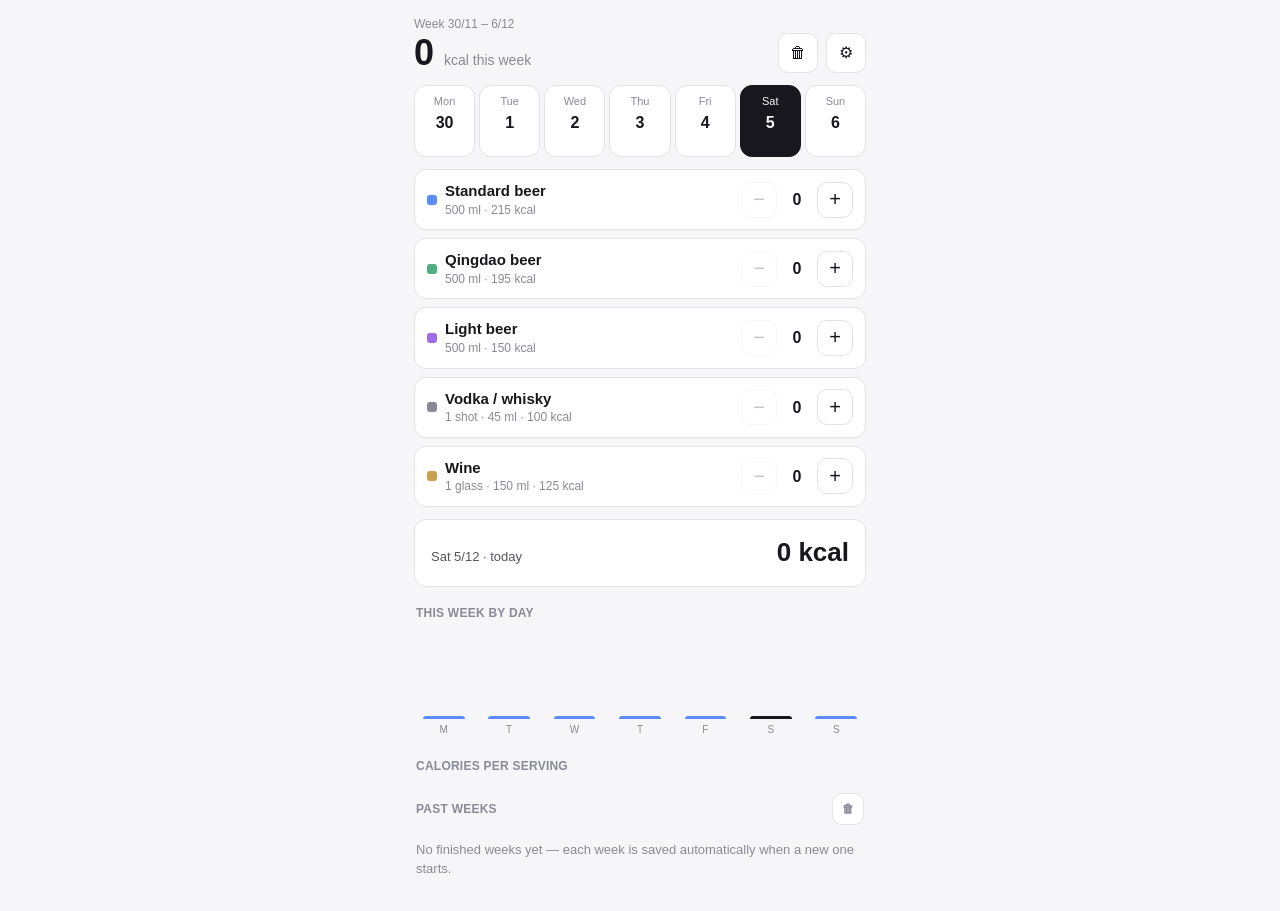
==== index.html @ 1c123173 "Add files via upload" ====
<!DOCTYPE html>
<html lang="en">
<head>
<meta charset="UTF-8">
<meta name="viewport" content="width=device-width, initial-scale=1, viewport-fit=cover">
<meta name="theme-color" content="#0b0b0f">
<title>Drink Calories</title>
<meta name="mobile-web-app-capable" content="yes">
<meta name="apple-mobile-web-app-capable" content="yes">
<meta name="apple-mobile-web-app-status-bar-style" content="black-translucent">
<link rel="manifest" href="manifest.json">
<link rel="icon" href="icon.svg" type="image/svg+xml">
<link rel="apple-touch-icon" href="icon.svg">
<style>
:root{
  --bg:#0b0b0f; --card:#17171d; --border:#2a2a33;
  --text:#f2f2f5; --text2:#b9b9c4; --text3:#8a8a96;
  --accent:#5b8cff;
  --c1:#5b8cff; --c2:#e5604d; --c3:#4caf7d; --c4:#9b6ee8; --c5:#8a8a96; --c6:#c9a04e;
}
@media (prefers-color-scheme: light){
  :root{
    --bg:#f6f6f8; --card:#ffffff; --border:#e2e2e8;
    --text:#17171d; --text2:#55555f; --text3:#8a8a96;
  }
}
*{box-sizing:border-box;-webkit-tap-highlight-color:transparent}
html,body{margin:0;padding:0}
body{
  background:var(--bg); color:var(--text);
  font-family:-apple-system,BlinkMacSystemFont,"Segoe UI",Roboto,"PingFang SC","Noto Sans SC",sans-serif;
  font-size:16px; line-height:1.45;
  max-width:480px; margin:0 auto; padding:16px 14px calc(24px + env(safe-area-inset-bottom));
}
button{font:inherit;color:inherit}
.num{font-variant-numeric:tabular-nums}
.hdr{display:flex;align-items:flex-end;justify-content:space-between;gap:8px;margin-bottom:12px}
.lbl{font-size:12px;color:var(--text3)}
.big{font-size:36px;font-weight:700;line-height:1.1}
.big small{font-size:14px;font-weight:400;color:var(--text3)}
.ibtn{width:40px;height:40px;border-radius:10px;border:1px solid var(--border);background:var(--card);display:flex;align-items:center;justify-content:center;cursor:pointer;flex-shrink:0}
.ibtn:active{transform:scale(.95)}
.days{display:flex;gap:4px;margin-bottom:12px}
.day{flex:1;display:flex;flex-direction:column;align-items:center;gap:1px;padding:8px 0;border:1px solid var(--border);border-radius:12px;background:var(--card);cursor:pointer}
.day .d{font-size:11px;color:var(--text3)}
.day .n{font-size:16px;font-weight:600}
.day .k{font-size:10px;color:var(--text3);min-height:13px}
.day.sel{background:var(--text);border-color:var(--text)}
.day.sel .d,.day.sel .n,.day.sel .k{color:var(--bg)}
.row{display:flex;align-items:center;gap:8px;padding:10px 12px;background:var(--card);border:1px solid var(--border);border-radius:12px;margin-bottom:8px}
.dot{width:10px;height:10px;border-radius:3px;flex-shrink:0}
.info{flex:1;min-width:0}
.name{font-size:15px;font-weight:600}
.serv{font-size:12px;color:var(--text3)}
.ctl{display:flex;align-items:center;gap:6px}
.cbtn{width:36px;height:36px;border-radius:10px;border:1px solid var(--border);background:transparent;display:flex;align-items:center;justify-content:center;font-size:20px;cursor:pointer;user-select:none}
.cbtn:active{background:var(--border)}
.cbtn:disabled{opacity:.25}
.cnt{width:28px;text-align:center;font-size:16px;font-weight:700}
.totalbar{display:flex;align-items:baseline;justify-content:space-between;padding:14px 16px;border-radius:12px;background:var(--card);border:1px solid var(--border);margin:12px 0}
.totalbar .t{font-size:13px;color:var(--text2)}
.totalbar .v{font-size:26px;font-weight:700}
.sec{font-size:12px;color:var(--text3);margin:18px 2px 8px;font-weight:600;letter-spacing:.02em}
.wk{display:flex;gap:6px;align-items:flex-end;height:110px;padding:2px 0}
.wkc{flex:1;display:flex;flex-direction:column;align-items:center;gap:4px;height:100%;justify-content:flex-end}
.bar{width:70%;border-radius:4px 4px 0 0;background:var(--accent)}
.wkc.today .bar{background:var(--text)}
.wkl{font-size:10px;color:var(--text3)}
.wkv{font-size:10px;color:var(--text2)}
#edit{display:none;margin-top:4px}
.edrow{display:flex;align-items:center;gap:8px;padding:8px 2px;font-size:14px;color:var(--text2)}
.edrow input{width:80px;padding:8px 10px;border:1px solid var(--border);border-radius:8px;background:var(--card);color:var(--text);font-size:15px;text-align:right}
.toast{position:fixed;left:50%;bottom:32px;transform:translateX(-50%) translateY(20px);background:var(--text);color:var(--bg);padding:8px 16px;border-radius:20px;font-size:13px;font-weight:600;opacity:0;transition:.2s;pointer-events:none}
.toast.show{opacity:1;transform:translateX(-50%) translateY(0)}
.hrow{display:flex;align-items:baseline;justify-content:space-between;gap:8px;padding:10px 2px;border-bottom:1px solid var(--border);font-size:14px}
.hrow:last-child{border-bottom:none}
.hr-l{color:var(--text2)}
.hr-v{font-weight:700;font-size:15px}
.hr-s{font-size:11px;color:var(--text3);display:block}
.hempty{font-size:13px;color:var(--text3);padding:8px 2px}
</style>
</head>
<body>

<div class="hdr">
  <div>
    <div class="lbl" id="wrange"></div>
    <div class="big num"><span id="wkTotal">0</span> <small>kcal this week</small></div>
  </div>
  <div style="display:flex;gap:8px">
    <button class="ibtn" id="clearDay" title="Clear day">&#128465;</button>
    <button class="ibtn" id="gearBtn" title="Edit calories">&#9881;</button>
  </div>
</div>

<div class="days" id="days"></div>
<div id="rows"></div>

<div class="totalbar">
  <span class="t" id="dayLbl"></span>
  <span class="v num"><span id="dayTotal">0</span> kcal</span>
</div>

<div class="sec">THIS WEEK BY DAY</div>
<div class="wk" id="wk"></div>

<div class="sec">CALORIES PER SERVING</div>
<div id="edit"></div>

<div class="sec" style="display:flex;justify-content:space-between;align-items:center">PAST WEEKS
  <button class="ibtn" id="clearHist" title="Clear history" style="width:32px;height:32px">&#128465;</button>
</div>
<div id="hist"></div>

<div class="toast" id="toast"></div>

<script>
(function(){
var CATS=[
 {n:"Standard beer", s:"500 ml",        k:215, c:"var(--c1)"},
 {n:"Qingdao beer",  s:"500 ml",        k:195, c:"var(--c3)"},
 {n:"Light beer",    s:"500 ml",        k:150, c:"var(--c4)"},
 {n:"Vodka / whisky",s:"1 shot · 45 ml",k:100, c:"var(--c5)"},
 {n:"Wine",          s:"1 glass · 150 ml",k:125,c:"var(--c6)"}
];
function monday(d){var x=new Date(d);x.setDate(x.getDate()-((x.getDay()+6)%7));x.setHours(0,0,0,0);return x}
var MON=monday(new Date());
function fmt(d){return d.getDate()+"/"+(d.getMonth()+1)}
document.getElementById('wrange').textContent="Week "+fmt(MON)+" – "+fmt(new Date(MON.getTime()+6*864e5));
var DAYS=[];for(var i=0;i<7;i++)DAYS.push(new Date(MON.getTime()+i*864e5));
var DN=["Mon","Tue","Wed","Thu","Fri","Sat","Sun"];
var KEY='alctrack.v1',state;
try{state=JSON.parse(localStorage.getItem(KEY))}catch(e){}
if(!state||!state.c||state.c.length!==7){state={c:[]};for(var i=0;i<7;i++)state.c.push([0,0,0,0,0])}
if(!state.k){state.k=CATS.map(function(c){return c.k})}
if(!state.hist){state.hist={}}
for(var i=0;i<7;i++){if(state.c[i]&&state.c[i].length===6){state.c[i].splice(1,1)}}
if(state.k.length===6){state.k.splice(1,1);save()}
for(var key in state.hist){var e=state.hist[key];
 if(e.drinks&&e.drinks.length===6){e.drinks.splice(1,1)}
 if(e.k&&e.k.length===6){e.k.splice(1,1)}}
var wkKey=MON.getFullYear()+'-'+String(MON.getMonth()+1).padStart(2,'0')+'-'+String(MON.getDate()).padStart(2,'0');
if(state.weekKey!==wkKey){
  if(state.weekKey){
    var hasAny=false,drinks=[0,0,0,0,0];
    for(var i=0;i<7;i++)for(var j=0;j<5;j++){drinks[j]+=state.c[i][j];if(state.c[i][j])hasAny=true}
    if(hasAny&&!state.hist[state.weekKey]){
      state.hist[state.weekKey]={drinks:drinks,k:state.k.slice()};
    }
  }
  state.c=[];for(var i=0;i<7;i++)state.c.push([0,0,0,0,0]);
  state.weekKey=wkKey;
  save();
}
var sel=(new Date().getDay()+6)%7;
function save(){try{localStorage.setItem(KEY,JSON.stringify(state))}catch(e){}}
function dTot(i){var t=0;for(var j=0;j<5;j++)t+=state.c[i][j]*state.k[j];return t}
function wTot(){var t=0;for(var i=0;i<7;i++)t+=dTot(i);return t}
function toast(m){var t=document.getElementById('toast');t.textContent=m;t.classList.add('show');clearTimeout(t._h);t._h=setTimeout(function(){t.classList.remove('show')},1400)}
function render(){
 var dh=document.getElementById('days');dh.innerHTML='';
 for(var i=0;i<7;i++){var b=document.createElement('button');b.className='day'+(i===sel?' sel':'');
  b.innerHTML='<span class="d">'+DN[i]+'</span><span class="n num">'+DAYS[i].getDate()+'</span><span class="k num">'+(dTot(i)?dTot(i):'')+'</span>';
  (function(i){b.onclick=function(){sel=i;render()}})(i);dh.appendChild(b)}
 var rh=document.getElementById('rows');rh.innerHTML='';
 for(var j=0;j<5;j++){(function(j){
  var r=document.createElement('div');r.className='row';
  r.innerHTML='<span class="dot" style="background:'+CATS[j].c+'"></span>'
   +'<div class="info"><div class="name">'+CATS[j].n+'</div><div class="serv num">'+CATS[j].s+' · '+state.k[j]+' kcal</div></div>'
   +'<div class="ctl"><button class="cbtn"'+(state.c[sel][j]?'':' disabled')+'>−</button><span class="cnt num">'+state.c[sel][j]+'</span><button class="cbtn">+</button></div>';
  var bs=r.querySelectorAll('.cbtn');
  bs[0].onclick=function(){if(state.c[sel][j]>0){state.c[sel][j]--;save();render()}};
  bs[1].onclick=function(){state.c[sel][j]++;save();render()};
  rh.appendChild(r)})(j)}
 document.getElementById('dayTotal').textContent=dTot(sel);
 var today=(new Date().getDay()+6)%7;
 document.getElementById('dayLbl').textContent=DN[sel]+' '+fmt(DAYS[sel])+(sel===today?' · today':'');
 document.getElementById('wkTotal').textContent=wTot();
 var wh=document.getElementById('wk');wh.innerHTML='';
 var mx=0;for(var i=0;i<7;i++)mx=Math.max(mx,dTot(i));
 for(var i=0;i<7;i++){var v=dTot(i),h=mx?Math.max(3,Math.round(v/mx*76)):3;
  var c=document.createElement('div');c.className='wkc'+(i===today?' today':'');
  c.innerHTML='<span class="wkv num">'+(v||'')+'</span><div class="bar" style="height:'+h+'px"></div><span class="wkl">'+DN[i][0]+'</span>';
  wh.appendChild(c)}
 renderHist();
}
function renderHist(){
 var h=document.getElementById('hist');h.innerHTML='';
 var keys=Object.keys(state.hist).filter(function(k){return k!==state.weekKey}).sort().reverse();
 if(!keys.length){h.innerHTML='<div class="hempty">No finished weeks yet — each week is saved automatically when a new one starts.</div>';return}
 for(var i=0;i<keys.length;i++){(function(k){
  var e=state.hist[k],tot=0;
  for(var j=0;j<5;j++)tot+=e.drinks[j]*e.k[j];
  var d=new Date(k+'T00:00:00'),end=new Date(d.getTime()+6*864e5);
  var r=document.createElement('div');r.className='hrow';
  r.innerHTML='<span class="hr-l num">'+fmt(d)+' – '+fmt(end)+'<span class="hr-s num">avg '+Math.round(tot/7)+' kcal/day</span></span><span class="hr-v num">'+tot+' kcal</span>';
  h.appendChild(r)})(keys[i])}
}
document.getElementById('clearHist').onclick=function(){
 if(!Object.keys(state.hist).length)return;
 if(confirm('Delete all past-week history?')){state.hist={};save();render();toast('History cleared')}};
document.getElementById('clearDay').onclick=function(){
 if(state.c[sel].every(function(v){return v===0}))return;
 if(confirm('Clear all drinks for '+DN[sel]+'?')){for(var j=0;j<5;j++)state.c[sel][j]=0;save();render();toast('Day cleared')}};
var ed=document.getElementById('edit'),gb=document.getElementById('gearBtn');
CATS.forEach(function(c,j){
 var r=document.createElement('div');r.className='edrow';
 r.innerHTML='<span style="flex:1">'+c.n+' <span class="serv num">('+c.s+')</span></span><input type="number" inputmode="numeric" min="0" step="5" value="'+state.k[j]+'"><span class="serv">kcal</span>';
 r.querySelector('input').onchange=function(e){
  var v=Math.round(parseFloat(e.target.value));
  if(!isNaN(v)&&v>=0&&v<=2000){state.k[j]=v;save();render();toast(c.n+': '+v+' kcal')}
  else{e.target.value=state.k[j]}};
 ed.appendChild(r)});
gb.onclick=function(){ed.style.display=ed.style.display==='block'?'none':'block'};
render();
})();
</script>
</body>
</html>
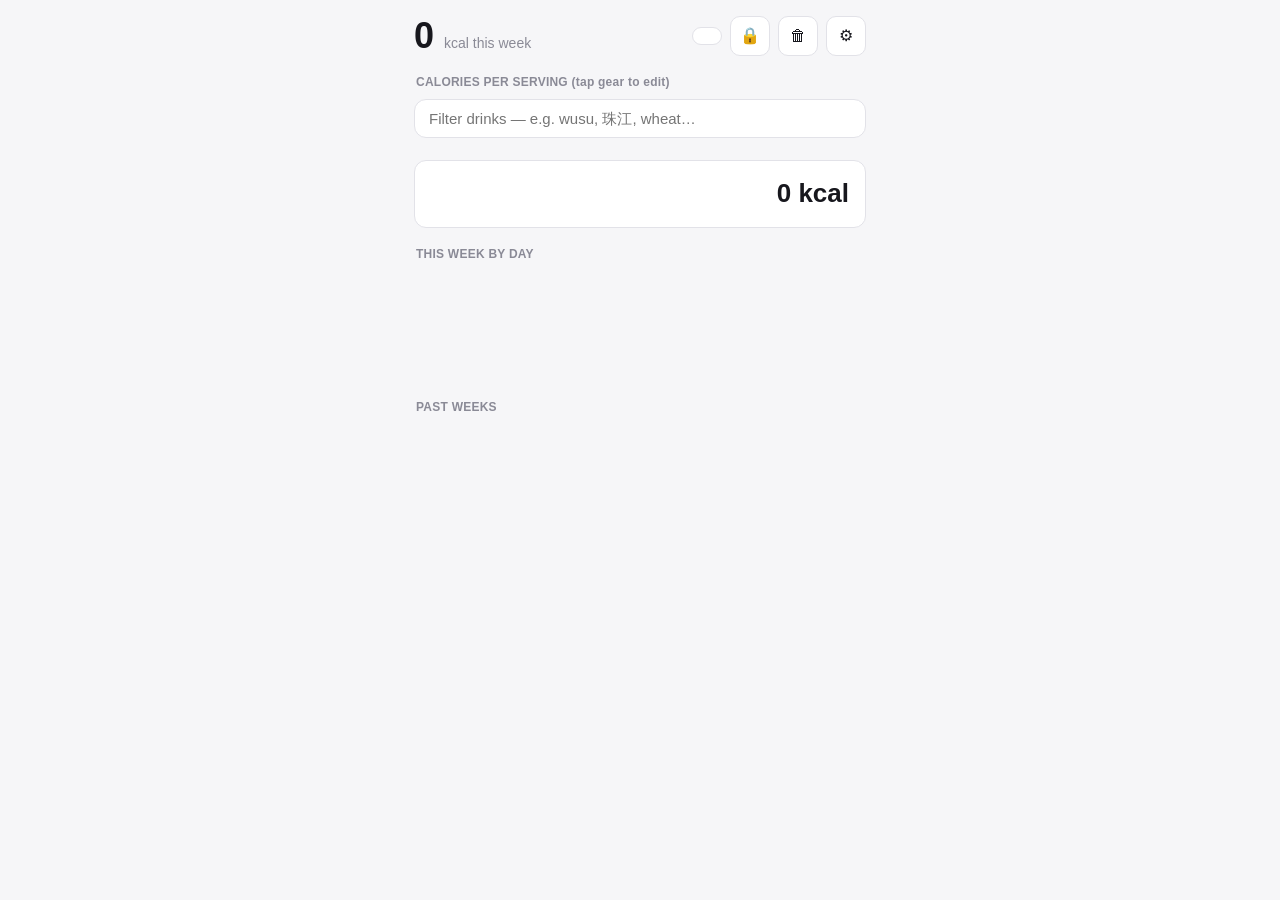
==== commit 53dd432e: "Add files via upload" ====
--- a/index.html
+++ b/index.html
@@ -4,216 +4,75 @@
 <meta charset="UTF-8">
 <meta name="viewport" content="width=device-width, initial-scale=1, viewport-fit=cover">
 <meta name="theme-color" content="#0b0b0f">
-<title>Drink Calories</title>
 <meta name="mobile-web-app-capable" content="yes">
 <meta name="apple-mobile-web-app-capable" content="yes">
 <meta name="apple-mobile-web-app-status-bar-style" content="black-translucent">
+<title>Drink Calories</title>
 <link rel="manifest" href="manifest.json">
 <link rel="icon" href="icon.svg" type="image/svg+xml">
 <link rel="apple-touch-icon" href="icon.svg">
-<style>
-:root{
-  --bg:#0b0b0f; --card:#17171d; --border:#2a2a33;
-  --text:#f2f2f5; --text2:#b9b9c4; --text3:#8a8a96;
-  --accent:#5b8cff;
-  --c1:#5b8cff; --c2:#e5604d; --c3:#4caf7d; --c4:#9b6ee8; --c5:#8a8a96; --c6:#c9a04e;
-}
-@media (prefers-color-scheme: light){
-  :root{
-    --bg:#f6f6f8; --card:#ffffff; --border:#e2e2e8;
-    --text:#17171d; --text2:#55555f; --text3:#8a8a96;
-  }
-}
-*{box-sizing:border-box;-webkit-tap-highlight-color:transparent}
-html,body{margin:0;padding:0}
-body{
-  background:var(--bg); color:var(--text);
-  font-family:-apple-system,BlinkMacSystemFont,"Segoe UI",Roboto,"PingFang SC","Noto Sans SC",sans-serif;
-  font-size:16px; line-height:1.45;
-  max-width:480px; margin:0 auto; padding:16px 14px calc(24px + env(safe-area-inset-bottom));
-}
-button{font:inherit;color:inherit}
-.num{font-variant-numeric:tabular-nums}
-.hdr{display:flex;align-items:flex-end;justify-content:space-between;gap:8px;margin-bottom:12px}
-.lbl{font-size:12px;color:var(--text3)}
-.big{font-size:36px;font-weight:700;line-height:1.1}
-.big small{font-size:14px;font-weight:400;color:var(--text3)}
-.ibtn{width:40px;height:40px;border-radius:10px;border:1px solid var(--border);background:var(--card);display:flex;align-items:center;justify-content:center;cursor:pointer;flex-shrink:0}
-.ibtn:active{transform:scale(.95)}
-.days{display:flex;gap:4px;margin-bottom:12px}
-.day{flex:1;display:flex;flex-direction:column;align-items:center;gap:1px;padding:8px 0;border:1px solid var(--border);border-radius:12px;background:var(--card);cursor:pointer}
-.day .d{font-size:11px;color:var(--text3)}
-.day .n{font-size:16px;font-weight:600}
-.day .k{font-size:10px;color:var(--text3);min-height:13px}
-.day.sel{background:var(--text);border-color:var(--text)}
-.day.sel .d,.day.sel .n,.day.sel .k{color:var(--bg)}
-.row{display:flex;align-items:center;gap:8px;padding:10px 12px;background:var(--card);border:1px solid var(--border);border-radius:12px;margin-bottom:8px}
-.dot{width:10px;height:10px;border-radius:3px;flex-shrink:0}
-.info{flex:1;min-width:0}
-.name{font-size:15px;font-weight:600}
-.serv{font-size:12px;color:var(--text3)}
-.ctl{display:flex;align-items:center;gap:6px}
-.cbtn{width:36px;height:36px;border-radius:10px;border:1px solid var(--border);background:transparent;display:flex;align-items:center;justify-content:center;font-size:20px;cursor:pointer;user-select:none}
-.cbtn:active{background:var(--border)}
-.cbtn:disabled{opacity:.25}
-.cnt{width:28px;text-align:center;font-size:16px;font-weight:700}
-.totalbar{display:flex;align-items:baseline;justify-content:space-between;padding:14px 16px;border-radius:12px;background:var(--card);border:1px solid var(--border);margin:12px 0}
-.totalbar .t{font-size:13px;color:var(--text2)}
-.totalbar .v{font-size:26px;font-weight:700}
-.sec{font-size:12px;color:var(--text3);margin:18px 2px 8px;font-weight:600;letter-spacing:.02em}
-.wk{display:flex;gap:6px;align-items:flex-end;height:110px;padding:2px 0}
-.wkc{flex:1;display:flex;flex-direction:column;align-items:center;gap:4px;height:100%;justify-content:flex-end}
-.bar{width:70%;border-radius:4px 4px 0 0;background:var(--accent)}
-.wkc.today .bar{background:var(--text)}
-.wkl{font-size:10px;color:var(--text3)}
-.wkv{font-size:10px;color:var(--text2)}
-#edit{display:none;margin-top:4px}
-.edrow{display:flex;align-items:center;gap:8px;padding:8px 2px;font-size:14px;color:var(--text2)}
-.edrow input{width:80px;padding:8px 10px;border:1px solid var(--border);border-radius:8px;background:var(--card);color:var(--text);font-size:15px;text-align:right}
-.toast{position:fixed;left:50%;bottom:32px;transform:translateX(-50%) translateY(20px);background:var(--text);color:var(--bg);padding:8px 16px;border-radius:20px;font-size:13px;font-weight:600;opacity:0;transition:.2s;pointer-events:none}
-.toast.show{opacity:1;transform:translateX(-50%) translateY(0)}
-.hrow{display:flex;align-items:baseline;justify-content:space-between;gap:8px;padding:10px 2px;border-bottom:1px solid var(--border);font-size:14px}
-.hrow:last-child{border-bottom:none}
-.hr-l{color:var(--text2)}
-.hr-v{font-weight:700;font-size:15px}
-.hr-s{font-size:11px;color:var(--text3);display:block}
-.hempty{font-size:13px;color:var(--text3);padding:8px 2px}
-</style>
+<link rel="stylesheet" href="styles.css">
 </head>
 <body>
 
-<div class="hdr">
-  <div>
-    <div class="lbl" id="wrange"></div>
-    <div class="big num"><span id="wkTotal">0</span> <small>kcal this week</small></div>
-  </div>
-  <div style="display:flex;gap:8px">
-    <button class="ibtn" id="clearDay" title="Clear day">&#128465;</button>
-    <button class="ibtn" id="gearBtn" title="Edit calories">&#9881;</button>
-  </div>
+<!-- Sign-in / account creation. Shown until a valid session exists. -->
+<div class="auth-view" id="authView">
+  <form class="auth-card" id="authForm" autocomplete="off">
+    <h1 class="auth-title">Drink Calories</h1>
+    <p class="auth-sub">Sign in to your private log. Accounts live on this device.</p>
+    <div class="auth-field">
+      <label for="authName">Name</label>
+      <input id="authName" type="text" required maxlength="24" placeholder="e.g. Ted">
+    </div>
+    <div class="auth-field">
+      <label for="authPassword">Password</label>
+      <input id="authPassword" type="password" required maxlength="64" placeholder="At least 4 characters">
+    </div>
+    <div class="auth-actions">
+      <button type="submit" class="auth-btn primary">Sign in</button>
+      <button type="button" class="auth-btn ghost" id="authCreate">Create account</button>
+    </div>
+    <p class="auth-error" id="authError"></p>
+    <p class="auth-note">Passwords are stored as a hash on this device only. There is no password recovery — if you forget it, that account's log is unrecoverable.</p>
+  </form>
 </div>
 
-<div class="days" id="days"></div>
-<div id="rows"></div>
+<main>
+  <div class="hdr">
+    <div class="hdr-main">
+      <div class="lbl" id="wrange"></div>
+      <div class="big num"><span id="wkTotal">0</span> <small>kcal this week</small></div>
+    </div>
+    <span class="user-chip" id="userChip" title="Signed in as"></span>
+    <div class="hdr-actions">
+      <button class="ibtn" id="lockBtn" title="Lock / switch user">&#128274;</button>
+      <button class="ibtn" id="clearDay" title="Clear selected day">&#128465;</button>
+      <button class="ibtn" id="gearBtn" title="Edit calories per serving">&#9881;</button>
+    </div>
+  </div>
 
-<div class="totalbar">
-  <span class="t" id="dayLbl"></span>
-  <span class="v num"><span id="dayTotal">0</span> kcal</span>
-</div>
+  <div class="sec">CALORIES PER SERVING (tap gear to edit)</div>
+  <div id="edit"></div>
 
-<div class="sec">THIS WEEK BY DAY</div>
-<div class="wk" id="wk"></div>
+  <input id="drinkFilter" class="filter" type="search" placeholder="Filter drinks — e.g. wusu, 珠江, wheat…" autocomplete="off">
 
-<div class="sec">CALORIES PER SERVING</div>
-<div id="edit"></div>
+  <div class="days" id="days"></div>
+  <div id="rows"></div>
 
-<div class="sec" style="display:flex;justify-content:space-between;align-items:center">PAST WEEKS
-  <button class="ibtn" id="clearHist" title="Clear history" style="width:32px;height:32px">&#128465;</button>
-</div>
-<div id="hist"></div>
+  <div class="totalbar">
+    <span class="t" id="dayLbl"></span>
+    <span class="v num"><span id="dayTotal">0</span> kcal</span>
+  </div>
+
+  <div class="sec">THIS WEEK BY DAY</div>
+  <div class="wk" id="wk"></div>
+
+  <div class="sec">PAST WEEKS</div>
+  <div id="hist"></div>
+</main>
 
 <div class="toast" id="toast"></div>
 
-<script>
-(function(){
-var CATS=[
- {n:"Standard beer", s:"500 ml",        k:215, c:"var(--c1)"},
- {n:"Qingdao beer",  s:"500 ml",        k:195, c:"var(--c3)"},
- {n:"Light beer",    s:"500 ml",        k:150, c:"var(--c4)"},
- {n:"Vodka / whisky",s:"1 shot · 45 ml",k:100, c:"var(--c5)"},
- {n:"Wine",          s:"1 glass · 150 ml",k:125,c:"var(--c6)"}
-];
-function monday(d){var x=new Date(d);x.setDate(x.getDate()-((x.getDay()+6)%7));x.setHours(0,0,0,0);return x}
-var MON=monday(new Date());
-function fmt(d){return d.getDate()+"/"+(d.getMonth()+1)}
-document.getElementById('wrange').textContent="Week "+fmt(MON)+" – "+fmt(new Date(MON.getTime()+6*864e5));
-var DAYS=[];for(var i=0;i<7;i++)DAYS.push(new Date(MON.getTime()+i*864e5));
-var DN=["Mon","Tue","Wed","Thu","Fri","Sat","Sun"];
-var KEY='alctrack.v1',state;
-try{state=JSON.parse(localStorage.getItem(KEY))}catch(e){}
-if(!state||!state.c||state.c.length!==7){state={c:[]};for(var i=0;i<7;i++)state.c.push([0,0,0,0,0])}
-if(!state.k){state.k=CATS.map(function(c){return c.k})}
-if(!state.hist){state.hist={}}
-for(var i=0;i<7;i++){if(state.c[i]&&state.c[i].length===6){state.c[i].splice(1,1)}}
-if(state.k.length===6){state.k.splice(1,1);save()}
-for(var key in state.hist){var e=state.hist[key];
- if(e.drinks&&e.drinks.length===6){e.drinks.splice(1,1)}
- if(e.k&&e.k.length===6){e.k.splice(1,1)}}
-var wkKey=MON.getFullYear()+'-'+String(MON.getMonth()+1).padStart(2,'0')+'-'+String(MON.getDate()).padStart(2,'0');
-if(state.weekKey!==wkKey){
-  if(state.weekKey){
-    var hasAny=false,drinks=[0,0,0,0,0];
-    for(var i=0;i<7;i++)for(var j=0;j<5;j++){drinks[j]+=state.c[i][j];if(state.c[i][j])hasAny=true}
-    if(hasAny&&!state.hist[state.weekKey]){
-      state.hist[state.weekKey]={drinks:drinks,k:state.k.slice()};
-    }
-  }
-  state.c=[];for(var i=0;i<7;i++)state.c.push([0,0,0,0,0]);
-  state.weekKey=wkKey;
-  save();
-}
-var sel=(new Date().getDay()+6)%7;
-function save(){try{localStorage.setItem(KEY,JSON.stringify(state))}catch(e){}}
-function dTot(i){var t=0;for(var j=0;j<5;j++)t+=state.c[i][j]*state.k[j];return t}
-function wTot(){var t=0;for(var i=0;i<7;i++)t+=dTot(i);return t}
-function toast(m){var t=document.getElementById('toast');t.textContent=m;t.classList.add('show');clearTimeout(t._h);t._h=setTimeout(function(){t.classList.remove('show')},1400)}
-function render(){
- var dh=document.getElementById('days');dh.innerHTML='';
- for(var i=0;i<7;i++){var b=document.createElement('button');b.className='day'+(i===sel?' sel':'');
-  b.innerHTML='<span class="d">'+DN[i]+'</span><span class="n num">'+DAYS[i].getDate()+'</span><span class="k num">'+(dTot(i)?dTot(i):'')+'</span>';
-  (function(i){b.onclick=function(){sel=i;render()}})(i);dh.appendChild(b)}
- var rh=document.getElementById('rows');rh.innerHTML='';
- for(var j=0;j<5;j++){(function(j){
-  var r=document.createElement('div');r.className='row';
-  r.innerHTML='<span class="dot" style="background:'+CATS[j].c+'"></span>'
-   +'<div class="info"><div class="name">'+CATS[j].n+'</div><div class="serv num">'+CATS[j].s+' · '+state.k[j]+' kcal</div></div>'
-   +'<div class="ctl"><button class="cbtn"'+(state.c[sel][j]?'':' disabled')+'>−</button><span class="cnt num">'+state.c[sel][j]+'</span><button class="cbtn">+</button></div>';
-  var bs=r.querySelectorAll('.cbtn');
-  bs[0].onclick=function(){if(state.c[sel][j]>0){state.c[sel][j]--;save();render()}};
-  bs[1].onclick=function(){state.c[sel][j]++;save();render()};
-  rh.appendChild(r)})(j)}
- document.getElementById('dayTotal').textContent=dTot(sel);
- var today=(new Date().getDay()+6)%7;
- document.getElementById('dayLbl').textContent=DN[sel]+' '+fmt(DAYS[sel])+(sel===today?' · today':'');
- document.getElementById('wkTotal').textContent=wTot();
- var wh=document.getElementById('wk');wh.innerHTML='';
- var mx=0;for(var i=0;i<7;i++)mx=Math.max(mx,dTot(i));
- for(var i=0;i<7;i++){var v=dTot(i),h=mx?Math.max(3,Math.round(v/mx*76)):3;
-  var c=document.createElement('div');c.className='wkc'+(i===today?' today':'');
-  c.innerHTML='<span class="wkv num">'+(v||'')+'</span><div class="bar" style="height:'+h+'px"></div><span class="wkl">'+DN[i][0]+'</span>';
-  wh.appendChild(c)}
- renderHist();
-}
-function renderHist(){
- var h=document.getElementById('hist');h.innerHTML='';
- var keys=Object.keys(state.hist).filter(function(k){return k!==state.weekKey}).sort().reverse();
- if(!keys.length){h.innerHTML='<div class="hempty">No finished weeks yet — each week is saved automatically when a new one starts.</div>';return}
- for(var i=0;i<keys.length;i++){(function(k){
-  var e=state.hist[k],tot=0;
-  for(var j=0;j<5;j++)tot+=e.drinks[j]*e.k[j];
-  var d=new Date(k+'T00:00:00'),end=new Date(d.getTime()+6*864e5);
-  var r=document.createElement('div');r.className='hrow';
-  r.innerHTML='<span class="hr-l num">'+fmt(d)+' – '+fmt(end)+'<span class="hr-s num">avg '+Math.round(tot/7)+' kcal/day</span></span><span class="hr-v num">'+tot+' kcal</span>';
-  h.appendChild(r)})(keys[i])}
-}
-document.getElementById('clearHist').onclick=function(){
- if(!Object.keys(state.hist).length)return;
- if(confirm('Delete all past-week history?')){state.hist={};save();render();toast('History cleared')}};
-document.getElementById('clearDay').onclick=function(){
- if(state.c[sel].every(function(v){return v===0}))return;
- if(confirm('Clear all drinks for '+DN[sel]+'?')){for(var j=0;j<5;j++)state.c[sel][j]=0;save();render();toast('Day cleared')}};
-var ed=document.getElementById('edit'),gb=document.getElementById('gearBtn');
-CATS.forEach(function(c,j){
- var r=document.createElement('div');r.className='edrow';
- r.innerHTML='<span style="flex:1">'+c.n+' <span class="serv num">('+c.s+')</span></span><input type="number" inputmode="numeric" min="0" step="5" value="'+state.k[j]+'"><span class="serv">kcal</span>';
- r.querySelector('input').onchange=function(e){
-  var v=Math.round(parseFloat(e.target.value));
-  if(!isNaN(v)&&v>=0&&v<=2000){state.k[j]=v;save();render();toast(c.n+': '+v+' kcal')}
-  else{e.target.value=state.k[j]}};
- ed.appendChild(r)});
-gb.onclick=function(){ed.style.display=ed.style.display==='block'?'none':'block'};
-render();
-})();
-</script>
+<script type="module" src="js/app.js"></script>
 </body>
 </html>
--- a/styles.css
+++ b/styles.css
@@ -0,0 +1,159 @@
+/* Drink Calories — presentation only. All colors via custom properties so the
+   dark/light flip is a single media query. */
+:root {
+  --bg: #0b0b0f; --card: #17171d; --border: #2a2a33;
+  --text: #f2f2f5; --text2: #b9b9c4; --text3: #8a8a96;
+  --accent: #5b8cff;
+  --c1: #5b8cff; --c2: #e5604d; --c3: #4caf7d; --c4: #9b6ee8; --c5: #8a8a96; --c6: #c9a04e;
+}
+@media (prefers-color-scheme: light) {
+  :root {
+    --bg: #f6f6f8; --card: #ffffff; --border: #e2e2e8;
+    --text: #17171d; --text2: #55555f; --text3: #8a8a96;
+  }
+}
+* { box-sizing: border-box; -webkit-tap-highlight-color: transparent; }
+html, body { margin: 0; padding: 0; }
+body {
+  background: var(--bg); color: var(--text);
+  font-family: -apple-system, BlinkMacSystemFont, "Segoe UI", Roboto, "PingFang SC", "Noto Sans SC", sans-serif;
+  font-size: 16px; line-height: 1.45;
+  max-width: 480px; margin: 0 auto;
+  padding: 16px 14px calc(24px + env(safe-area-inset-bottom));
+}
+button { font: inherit; color: inherit; }
+.num { font-variant-numeric: tabular-nums; }
+
+/* ------------------------------- header ------------------------------- */
+.hdr { display: flex; align-items: center; justify-content: space-between; gap: 8px; margin-bottom: 12px; }
+.hdr-main { flex: 1; min-width: 0; }
+.lbl { font-size: 12px; color: var(--text3); }
+.big { font-size: 36px; font-weight: 700; line-height: 1.1; }
+.big small { font-size: 14px; font-weight: 400; color: var(--text3); }
+.hdr-actions { display: flex; gap: 8px; }
+.ibtn {
+  width: 40px; height: 40px; border-radius: 10px; border: 1px solid var(--border);
+  background: var(--card); display: flex; align-items: center; justify-content: center;
+  cursor: pointer; flex-shrink: 0;
+}
+.ibtn:active { transform: scale(.95); }
+.user-chip {
+  max-width: 110px; overflow: hidden; text-overflow: ellipsis; white-space: nowrap;
+  border: 1px solid var(--border); border-radius: 20px; background: var(--card);
+  padding: 8px 14px; font-size: 14px; font-weight: 600;
+}
+
+/* ------------------------------ search box ---------------------------- */
+.filter {
+  width: 100%; padding: 10px 14px; margin-bottom: 10px;
+  border: 1px solid var(--border); border-radius: 12px;
+  background: var(--card); color: var(--text); font-size: 15px;
+}
+
+/* ------------------------------ day strip ----------------------------- */
+.days { display: flex; gap: 4px; margin-bottom: 12px; }
+.day {
+  flex: 1; display: flex; flex-direction: column; align-items: center; gap: 1px;
+  padding: 8px 0; border: 1px solid var(--border); border-radius: 12px;
+  background: var(--card); cursor: pointer;
+}
+.day .d { font-size: 11px; color: var(--text3); }
+.day .n { font-size: 16px; font-weight: 600; }
+.day .k { font-size: 10px; color: var(--text3); min-height: 13px; }
+.day.sel { background: var(--text); border-color: var(--text); }
+.day.sel .d, .day.sel .n, .day.sel .k { color: var(--bg); }
+
+/* ------------------------------ drink rows ---------------------------- */
+.row {
+  display: flex; align-items: center; gap: 8px; padding: 10px 12px;
+  background: var(--card); border: 1px solid var(--border); border-radius: 12px; margin-bottom: 8px;
+}
+.dot { width: 10px; height: 10px; border-radius: 3px; flex-shrink: 0; }
+.info { flex: 1; min-width: 0; }
+.name { font-size: 15px; font-weight: 600; }
+.serv { font-size: 12px; color: var(--text3); }
+.ctl { display: flex; align-items: center; gap: 6px; }
+.cbtn {
+  width: 36px; height: 36px; border-radius: 10px; border: 1px solid var(--border);
+  background: transparent; display: flex; align-items: center; justify-content: center;
+  font-size: 18px; cursor: pointer; user-select: none;
+}
+.cbtn:active { background: var(--border); }
+.cbtn:disabled { opacity: .25; }
+.cnt { width: 28px; text-align: center; font-size: 16px; font-weight: 700; }
+
+/* --------------------------- totals & charts --------------------------- */
+.totalbar {
+  display: flex; align-items: baseline; justify-content: space-between;
+  padding: 14px 16px; border-radius: 12px;
+  background: var(--card); border: 1px solid var(--border); margin: 12px 0;
+}
+.totalbar .t { font-size: 13px; color: var(--text2); }
+.totalbar .v { font-size: 26px; font-weight: 700; }
+.sec {
+  font-size: 12px; color: var(--text3); margin: 18px 2px 8px;
+  font-weight: 600; letter-spacing: .02em;
+  display: flex; justify-content: space-between; align-items: center;
+}
+.wk { display: flex; gap: 6px; align-items: flex-end; height: 110px; padding: 2px 0; }
+.wkc { flex: 1; display: flex; flex-direction: column; align-items: center; gap: 4px; height: 100%; justify-content: flex-end; }
+.bar { width: 70%; border-radius: 4px 4px 0 0; background: var(--accent); }
+.wkc.today .bar { background: var(--text); }
+.wkl { font-size: 10px; color: var(--text3); }
+.wkv { font-size: 10px; color: var(--text2); }
+
+/* -------------------------------- history ------------------------------ */
+.hrow {
+  display: flex; align-items: baseline; justify-content: space-between; gap: 8px;
+  padding: 10px 2px; border-bottom: 1px solid var(--border); font-size: 14px;
+}
+.hrow:last-child { border-bottom: none; }
+.hr-l { color: var(--text2); }
+.hr-v { font-weight: 700; font-size: 15px; }
+.hr-s { font-size: 11px; color: var(--text3); display: block; }
+.hempty { font-size: 13px; color: var(--text3); padding: 8px 2px; }
+
+/* ----------------------------- kcal editor ----------------------------- */
+#edit { display: none; margin-top: 4px; }
+.edrow { display: flex; align-items: center; gap: 8px; padding: 8px 2px; font-size: 14px; color: var(--text2); }
+.edrow input {
+  width: 80px; padding: 8px 10px; border: 1px solid var(--border); border-radius: 8px;
+  background: var(--card); color: var(--text); font-size: 15px; text-align: right;
+}
+
+/* -------------------------------- toast -------------------------------- */
+.toast {
+  position: fixed; left: 50%; bottom: 32px; transform: translateX(-50%) translateY(20px);
+  background: var(--text); color: var(--bg); padding: 8px 16px; border-radius: 20px;
+  font-size: 13px; font-weight: 600; opacity: 0; transition: .2s; pointer-events: none;
+  z-index: 20;
+}
+.toast.show { opacity: 1; transform: translateX(-50%) translateY(0); }
+
+/* ------------------------------ auth screen ---------------------------- */
+.auth-view {
+  position: fixed; inset: 0; z-index: 10; background: var(--bg);
+  display: none; flex-direction: column; align-items: center; justify-content: center;
+  padding: 24px; max-width: 480px; margin: 0 auto;
+}
+.auth-card {
+  width: 100%; max-width: 360px; background: var(--card);
+  border: 1px solid var(--border); border-radius: 16px; padding: 24px;
+}
+.auth-title { font-size: 22px; font-weight: 700; margin: 0 0 4px; }
+.auth-sub { font-size: 13px; color: var(--text3); margin: 0 0 20px; }
+.auth-field { margin-bottom: 14px; }
+.auth-field label { display: block; font-size: 12px; color: var(--text3); margin-bottom: 6px; font-weight: 600; }
+.auth-field input {
+  width: 100%; padding: 12px 14px; border: 1px solid var(--border); border-radius: 10px;
+  background: var(--bg); color: var(--text); font-size: 16px;
+}
+.auth-actions { display: flex; gap: 10px; margin-top: 20px; }
+.auth-btn {
+  flex: 1; padding: 12px; border-radius: 10px; border: none; cursor: pointer;
+  font-weight: 700; font-size: 15px;
+}
+.auth-btn.primary { background: var(--accent); color: #fff; }
+.auth-btn.ghost { background: transparent; border: 1px solid var(--border); color: var(--text2); }
+.auth-error { color: #e5604d; font-size: 13px; min-height: 18px; margin-top: 12px; }
+.auth-note { font-size: 11px; color: var(--text3); margin-top: 16px; line-height: 1.5; }
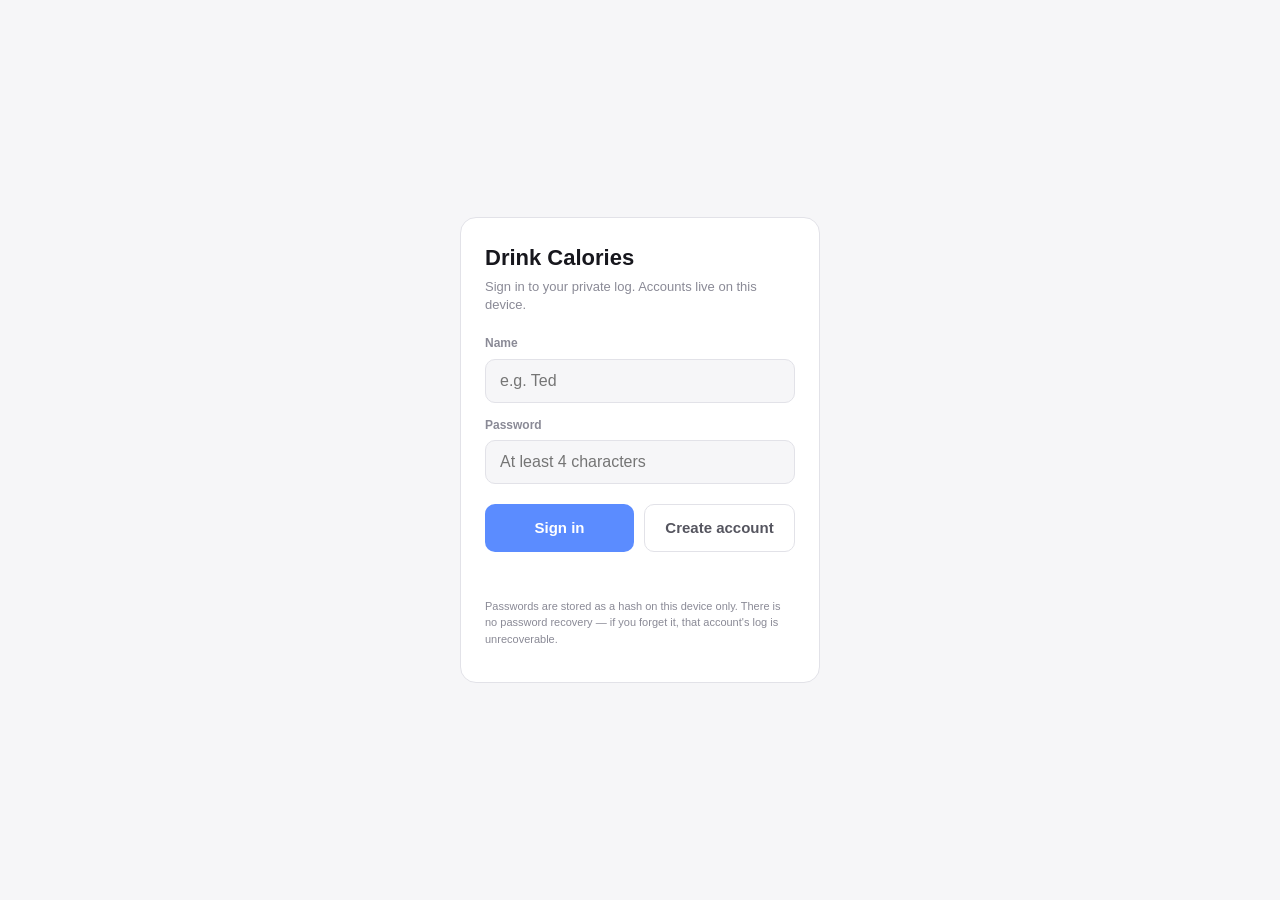
==== commit b9553747: "Add files via upload" ====
--- a/index.html
+++ b/index.html
@@ -43,7 +43,7 @@
       <div class="lbl" id="wrange"></div>
       <div class="big num"><span id="wkTotal">0</span> <small>kcal this week</small></div>
     </div>
-    <span class="user-chip" id="userChip" title="Signed in as"></span>
+    <span class="user-chip" id="userChip" title="Signed in as — tap to sign out" style="cursor:pointer"></span>
     <div class="hdr-actions">
       <button class="ibtn" id="lockBtn" title="Lock / switch user">&#128274;</button>
       <button class="ibtn" id="clearDay" title="Clear selected day">&#128465;</button>
@@ -57,7 +57,14 @@
   <input id="drinkFilter" class="filter" type="search" placeholder="Filter drinks — e.g. wusu, 珠江, wheat…" autocomplete="off">
 
   <div class="days" id="days"></div>
+
+  <div class="sec"><span>MY DRINKS (most-consumed first)</span>
+    <button class="ibtn" id="editListBtn" title="Remove drinks from your list" style="width:52px;height:28px;font-size:12px">Edit</button>
+  </div>
   <div id="rows"></div>
+
+  <div class="sec"><span>BEER CATALOG — tap ＋ to add to your list</span></div>
+  <div id="catalog"></div>
 
   <div class="totalbar">
     <span class="t" id="dayLbl"></span>
--- a/styles.css
+++ b/styles.css
@@ -121,6 +121,23 @@
   background: var(--card); color: var(--text); font-size: 15px; text-align: right;
 }
 
+/* ------------------------------ catalog ------------------------------- */
+.cat-head {
+  display: block; width: 100%; text-align: left; margin: 10px 0 6px;
+  padding: 10px 12px; border: 1px solid var(--border); border-radius: 12px;
+  background: var(--card); font-size: 13px; font-weight: 700; cursor: pointer;
+  color: var(--text);
+}
+.cat-arrow { color: var(--text3); }
+.cat-count { float: right; color: var(--text3); font-weight: 400; }
+.addbtn {
+  padding: 8px 14px; border-radius: 10px; border: 1px solid var(--accent);
+  background: transparent; color: var(--accent); font-size: 13px; font-weight: 700;
+  cursor: pointer; flex-shrink: 0;
+}
+.addbtn:active { background: var(--accent); color: #fff; }
+.cbtn.rm { border-color: #e5604d; color: #e5604d; }
+
 /* -------------------------------- toast -------------------------------- */
 .toast {
   position: fixed; left: 50%; bottom: 32px; transform: translateX(-50%) translateY(20px);
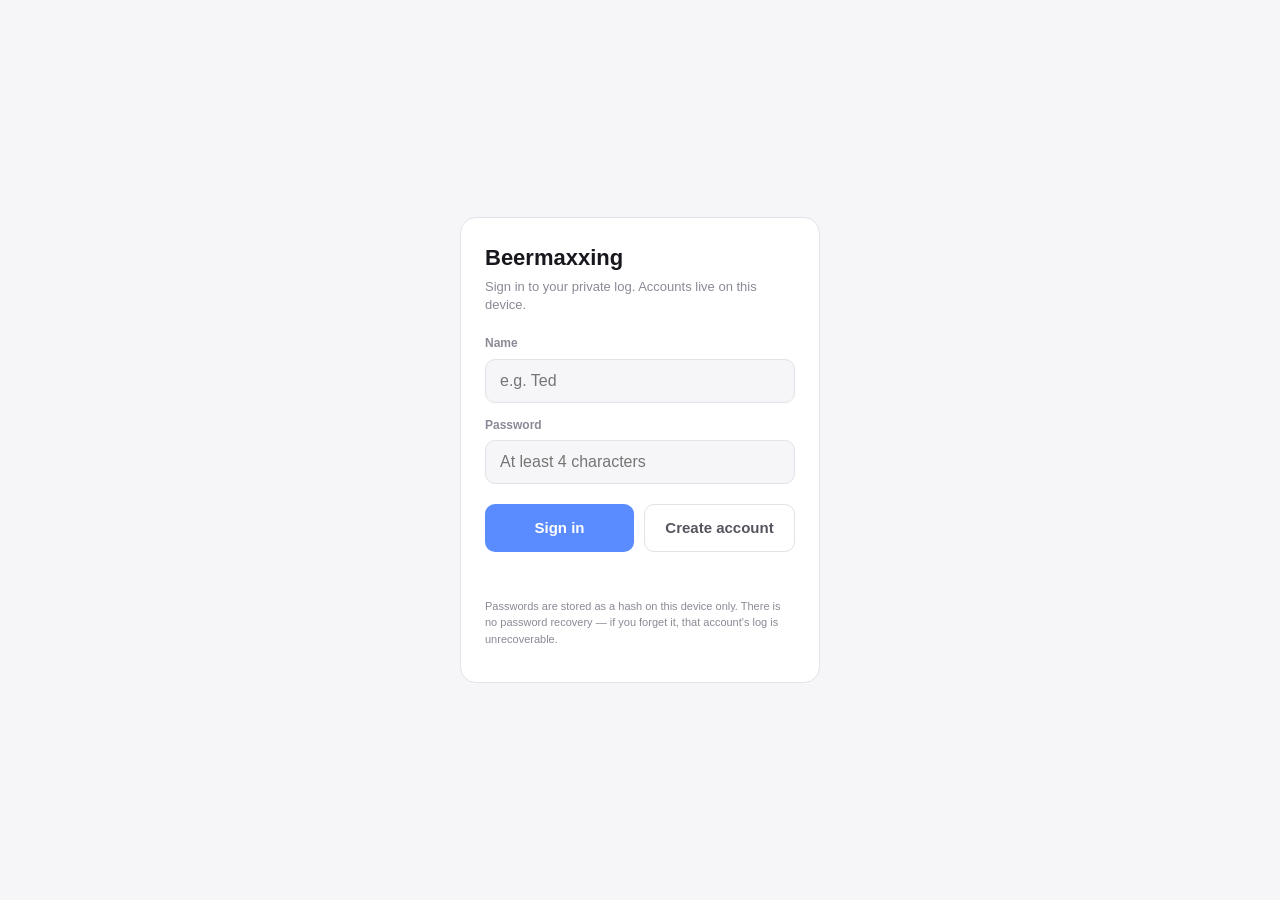
==== commit 1edf5b3f: "Add files via upload" ====
--- a/index.html
+++ b/index.html
@@ -7,7 +7,7 @@
 <meta name="mobile-web-app-capable" content="yes">
 <meta name="apple-mobile-web-app-capable" content="yes">
 <meta name="apple-mobile-web-app-status-bar-style" content="black-translucent">
-<title>Drink Calories</title>
+<title>Beermaxxing</title>
 <link rel="manifest" href="manifest.json">
 <link rel="icon" href="icon.svg" type="image/svg+xml">
 <link rel="apple-touch-icon" href="icon.svg">
@@ -18,7 +18,7 @@
 <!-- Sign-in / account creation. Shown until a valid session exists. -->
 <div class="auth-view" id="authView">
   <form class="auth-card" id="authForm" autocomplete="off">
-    <h1 class="auth-title">Drink Calories</h1>
+    <h1 class="auth-title">Beermaxxing</h1>
     <p class="auth-sub">Sign in to your private log. Accounts live on this device.</p>
     <div class="auth-field">
       <label for="authName">Name</label>
@@ -42,6 +42,7 @@
     <div class="hdr-main">
       <div class="lbl" id="wrange"></div>
       <div class="big num"><span id="wkTotal">0</span> <small>kcal this week</small></div>
+      <div class="lbl num" id="wkGrams"></div>
     </div>
     <span class="user-chip" id="userChip" title="Signed in as — tap to sign out" style="cursor:pointer"></span>
     <div class="hdr-actions">
@@ -68,7 +69,7 @@
 
   <div class="totalbar">
     <span class="t" id="dayLbl"></span>
-    <span class="v num"><span id="dayTotal">0</span> kcal</span>
+    <span class="v num"><span id="dayTotal">0</span> kcal · <span id="dayGrams">0</span> g alcohol</span>
   </div>
 
   <div class="sec">THIS WEEK BY DAY</div>
